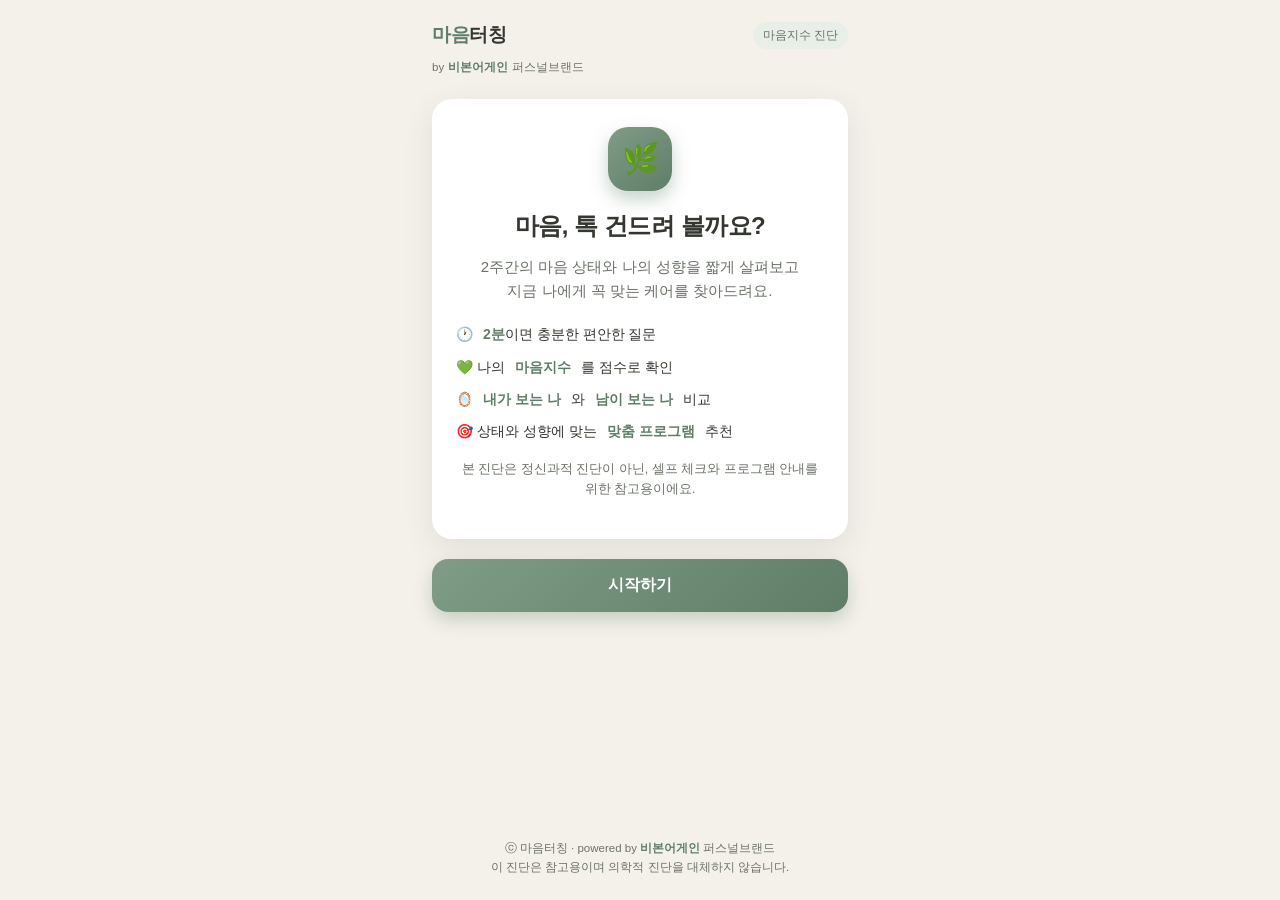
==== index.html @ c14d8a99 "Add self-perception checklist, Naver Form booking, 비본어게인 branding - 성향 체크리스트 2문항(내가 보는 나 / 남이 보는 나) " ====
<!doctype html>
<html lang="ko">
<head>
  <meta charset="utf-8" />
  <meta name="viewport" content="width=device-width, initial-scale=1, viewport-fit=cover" />
  <meta name="theme-color" content="#8aa891" />
  <title>마음터칭 · 마음지수 진단</title>
  <style>
    :root {
      --bg: #f4f1ea;
      --card: #ffffff;
      --ink: #33372f;
      --ink-soft: #6b7267;
      --accent: #7f9c86;
      --accent-deep: #5f7d67;
      --accent-soft: #e7efe8;
      --line: #e6e1d6;
      --shadow: 0 10px 30px rgba(60, 70, 55, .10);
      --radius: 20px;
    }
    * { box-sizing: border-box; -webkit-tap-highlight-color: transparent; }
    html, body { margin: 0; padding: 0; }
    body {
      font-family: -apple-system, BlinkMacSystemFont, "Apple SD Gothic Neo", "Pretendard",
        "Noto Sans KR", "Malgun Gothic", sans-serif;
      background: var(--bg);
      color: var(--ink);
      line-height: 1.6;
      -webkit-font-smoothing: antialiased;
    }
    .app {
      max-width: 460px;
      margin: 0 auto;
      min-height: 100vh;
      min-height: 100dvh;
      display: flex;
      flex-direction: column;
      padding: env(safe-area-inset-top) 0 env(safe-area-inset-bottom);
    }

    /* Header */
    header {
      padding: 20px 22px 8px;
      display: flex;
      align-items: center;
      gap: 10px;
    }
    .logo {
      font-weight: 800;
      letter-spacing: -.02em;
      font-size: 19px;
      color: var(--accent-deep);
    }
    .logo span { color: var(--ink); }
    .tag {
      margin-left: auto;
      font-size: 12px;
      color: var(--ink-soft);
      background: var(--accent-soft);
      padding: 4px 10px;
      border-radius: 999px;
    }
    .byline {
      padding: 0 22px;
      font-size: 11.5px;
      color: var(--ink-soft);
      letter-spacing: .01em;
    }
    .byline b { color: var(--accent-deep); font-weight: 700; }

    /* Progress */
    .progress-wrap { padding: 8px 22px 0; }
    .progress {
      height: 6px;
      background: var(--line);
      border-radius: 999px;
      overflow: hidden;
    }
    .progress > i {
      display: block;
      height: 100%;
      width: 0%;
      background: linear-gradient(90deg, var(--accent), var(--accent-deep));
      border-radius: 999px;
      transition: width .35s ease;
    }
    .progress-label {
      font-size: 12px;
      color: var(--ink-soft);
      margin-top: 8px;
    }

    main { flex: 1; padding: 8px 22px 22px; }

    .screen { display: none; animation: fade .35s ease; }
    .screen.active { display: block; }
    @keyframes fade { from { opacity: 0; transform: translateY(8px); } to { opacity: 1; transform: none; } }

    /* Intro */
    .hero {
      background: var(--card);
      border-radius: var(--radius);
      box-shadow: var(--shadow);
      padding: 28px 24px;
      margin-top: 14px;
      text-align: center;
    }
    .hero .mark {
      width: 64px; height: 64px; margin: 0 auto 16px;
      border-radius: 20px;
      background: linear-gradient(140deg, var(--accent), var(--accent-deep));
      display: grid; place-items: center;
      font-size: 30px;
      box-shadow: 0 8px 18px rgba(95,125,103,.35);
    }
    h1 { font-size: 24px; margin: 4px 0 10px; letter-spacing: -.02em; }
    .lead { color: var(--ink-soft); font-size: 15px; margin: 0 0 4px; }
    .intro-list {
      text-align: left;
      margin: 20px 0 4px;
      padding: 0;
      list-style: none;
      display: grid;
      gap: 10px;
    }
    .intro-list li {
      display: flex; gap: 10px; align-items: flex-start;
      font-size: 14px; color: var(--ink);
    }
    .intro-list li b { color: var(--accent-deep); }
    .note {
      font-size: 12.5px;
      color: var(--ink-soft);
      margin-top: 16px;
    }

    /* Question */
    .q-num { font-size: 13px; color: var(--accent-deep); font-weight: 700; margin: 14px 0 6px; }
    .q-title { font-size: 20px; font-weight: 700; letter-spacing: -.01em; margin: 0 0 4px; }
    .q-sub { font-size: 13.5px; color: var(--ink-soft); margin: 0 0 18px; }
    .options { display: grid; gap: 10px; }
    .opt {
      background: var(--card);
      border: 1.5px solid var(--line);
      border-radius: 16px;
      padding: 15px 16px;
      font-size: 15px;
      color: var(--ink);
      text-align: left;
      cursor: pointer;
      transition: border-color .15s, background .15s, transform .05s;
      display: flex; align-items: center; gap: 12px;
      font-family: inherit;
    }
    .opt:active { transform: scale(.99); }
    .opt .dot {
      width: 20px; height: 20px; border-radius: 50%;
      border: 2px solid var(--line);
      flex: none; transition: .15s;
    }
    .opt.selected { border-color: var(--accent); background: var(--accent-soft); }
    .opt.selected .dot { border-color: var(--accent-deep); background: var(--accent-deep); box-shadow: inset 0 0 0 3px #fff; }

    /* Checklist chips */
    .chips { display: flex; flex-wrap: wrap; gap: 9px; }
    .chip {
      border: 1.5px solid var(--line);
      background: var(--card);
      color: var(--ink);
      border-radius: 999px;
      padding: 10px 15px;
      font-size: 14.5px;
      cursor: pointer;
      transition: .12s;
      font-family: inherit;
    }
    .chip:active { transform: scale(.97); }
    .chip.on { border-color: var(--accent-deep); background: var(--accent-deep); color: #fff; font-weight: 600; }
    .chip-count { font-size: 12.5px; color: var(--ink-soft); margin: 14px 0 0; }

    /* Buttons */
    .btn {
      display: block; width: 100%;
      border: none; border-radius: 16px;
      padding: 16px; font-size: 16px; font-weight: 700;
      background: linear-gradient(135deg, var(--accent), var(--accent-deep));
      color: #fff; cursor: pointer;
      box-shadow: 0 8px 18px rgba(95,125,103,.30);
      transition: transform .05s, opacity .2s;
      font-family: inherit;
      text-align: center; text-decoration: none;
    }
    .btn:active { transform: translateY(1px); }
    .btn:disabled { opacity: .45; box-shadow: none; cursor: default; }
    .btn.ghost {
      background: transparent; color: var(--accent-deep);
      box-shadow: none; border: 1.5px solid var(--line);
    }
    .actions { margin-top: 20px; display: grid; gap: 10px; }
    .back {
      background: none; border: none; color: var(--ink-soft);
      font-size: 13px; padding: 6px; cursor: pointer; font-family: inherit;
    }

    /* Result */
    .gauge-wrap { text-align: center; padding: 8px 0 4px; }
    .gauge { position: relative; width: 190px; height: 190px; margin: 0 auto; }
    .gauge svg { transform: rotate(-90deg); }
    .gauge-center {
      position: absolute; inset: 0; display: grid; place-items: center; text-align: center;
    }
    .gauge-score { font-size: 46px; font-weight: 800; line-height: 1; color: var(--accent-deep); }
    .gauge-unit { font-size: 15px; color: var(--ink-soft); }
    .gauge-label { font-size: 13px; color: var(--ink-soft); margin-top: 2px; }
    .state-badge {
      display: inline-block; margin: 6px 0 2px;
      font-size: 14px; font-weight: 700;
      padding: 6px 14px; border-radius: 999px;
      background: var(--accent-soft); color: var(--accent-deep);
    }

    .card {
      background: var(--card);
      border-radius: var(--radius);
      box-shadow: var(--shadow);
      padding: 20px;
      margin-top: 16px;
    }
    .card h3 { margin: 0 0 4px; font-size: 12px; letter-spacing: .04em; color: var(--ink-soft); text-transform: uppercase; }
    .rec-name { font-size: 21px; font-weight: 800; margin: 2px 0 8px; color: var(--ink); }
    .rec-desc { font-size: 14px; color: var(--ink-soft); margin: 0 0 14px; }
    .rec-price {
      display: flex; align-items: baseline; gap: 8px;
      padding-top: 12px; border-top: 1px dashed var(--line);
    }
    .rec-price b { font-size: 20px; color: var(--accent-deep); }
    .rec-price small { font-size: 12.5px; color: var(--ink-soft); }

    /* Self vs Others */
    .persona-msg { font-size: 14px; color: var(--ink-soft); margin: 2px 0 16px; }
    .persona-row { margin-bottom: 14px; }
    .persona-row:last-child { margin-bottom: 0; }
    .persona-label {
      font-size: 13px; font-weight: 700; margin-bottom: 7px;
      display: flex; align-items: center; gap: 7px;
    }
    .persona-label .ic { font-size: 15px; }
    .persona-tags { display: flex; flex-wrap: wrap; gap: 7px; }
    .ptag {
      font-size: 13px; padding: 6px 12px; border-radius: 999px;
      background: var(--accent-soft); color: var(--accent-deep); font-weight: 600;
    }
    .ptag.muted { background: var(--line); color: var(--ink-soft); }
    .persona-empty { font-size: 13px; color: var(--ink-soft); }

    .price-tiers { display: grid; gap: 10px; margin-top: 4px; }
    .tier {
      display: flex; justify-content: space-between; align-items: center;
      padding: 12px 14px; border: 1.5px solid var(--line); border-radius: 14px;
      font-size: 14px;
    }
    .tier.pick { border-color: var(--accent); background: var(--accent-soft); }
    .tier .t-name { font-weight: 700; }
    .tier .t-desc { font-size: 12px; color: var(--ink-soft); }
    .tier .t-price { font-weight: 700; color: var(--accent-deep); white-space: nowrap; }

    .capture-tip {
      display: flex; gap: 10px; align-items: flex-start;
      background: #fff7e6; border: 1px solid #f0e2bf; color: #7a6a3e;
      border-radius: 14px; padding: 13px 14px; font-size: 13px; margin-top: 16px;
    }
    .refund {
      font-size: 12.5px; color: var(--ink-soft);
      margin-top: 16px; padding: 14px; background: var(--card);
      border-radius: 14px; border: 1px solid var(--line);
    }
    .refund b { color: var(--ink); }
    .refund ul { margin: 8px 0 0; padding-left: 18px; }
    .refund li { margin: 3px 0; }

    footer { text-align: center; font-size: 11.5px; color: var(--ink-soft); padding: 14px 22px 24px; }
    footer b { color: var(--accent-deep); }

    @media (prefers-color-scheme: dark) {
      :root {
        --bg: #1c201b; --card: #262b24; --ink: #e9ede4; --ink-soft: #9aa393;
        --accent: #8fb197; --accent-deep: #a9c7b0; --accent-soft: #313a30;
        --line: #384135; --shadow: 0 10px 30px rgba(0,0,0,.35);
      }
      .capture-tip { background: #322c1a; border-color: #4a4227; color: #d8c690; }
      .chip.on { color: #1c201b; }
    }
  </style>
</head>
<body>
  <div class="app">
    <header>
      <div class="logo">마음<span>터칭</span></div>
      <div class="tag">마음지수 진단</div>
    </header>
    <div class="byline">by <b>비본어게인</b> 퍼스널브랜드</div>

    <div class="progress-wrap" id="progressWrap" style="display:none">
      <div class="progress"><i id="bar"></i></div>
      <div class="progress-label" id="progressLabel"></div>
    </div>

    <main>
      <!-- INTRO -->
      <section class="screen active" id="intro">
        <div class="hero">
          <div class="mark">🌿</div>
          <h1>마음, 톡 건드려 볼까요?</h1>
          <p class="lead">2주간의 마음 상태와 나의 성향을 짧게 살펴보고<br>지금 나에게 꼭 맞는 케어를 찾아드려요.</p>
          <ul class="intro-list">
            <li>🕐 <span><b>2분</b>이면 충분한 편안한 질문</span></li>
            <li>💚 나의 <b>마음지수</b>를 점수로 확인</li>
            <li>🪞 <b>내가 보는 나</b>와 <b>남이 보는 나</b> 비교</li>
            <li>🎯 상태와 성향에 맞는 <b>맞춤 프로그램</b> 추천</li>
          </ul>
          <p class="note">본 진단은 정신과적 진단이 아닌, 셀프 체크와 프로그램 안내를 위한 참고용이에요.</p>
        </div>
        <div class="actions">
          <button class="btn" onclick="start()">시작하기</button>
        </div>
      </section>

      <!-- QUESTION -->
      <section class="screen" id="question">
        <div class="q-num" id="qNum"></div>
        <h2 class="q-title" id="qTitle"></h2>
        <p class="q-sub" id="qSub"></p>
        <div class="options" id="options"></div>
        <p class="chip-count" id="chipCount" style="display:none"></p>
        <div class="actions">
          <button class="btn" id="nextBtn" style="display:none" onclick="next()">다음</button>
          <button class="back" id="backBtn" onclick="prev()">← 이전</button>
        </div>
      </section>

      <!-- RESULT -->
      <section class="screen" id="result">
        <div class="gauge-wrap">
          <div class="gauge">
            <svg width="190" height="190" viewBox="0 0 190 190">
              <circle cx="95" cy="95" r="82" fill="none" stroke="var(--line)" stroke-width="14"/>
              <circle id="gaugeArc" cx="95" cy="95" r="82" fill="none"
                stroke="url(#g)" stroke-width="14" stroke-linecap="round"
                stroke-dasharray="515" stroke-dashoffset="515"/>
              <defs>
                <linearGradient id="g" x1="0" y1="0" x2="1" y2="1">
                  <stop offset="0" stop-color="var(--accent)"/>
                  <stop offset="1" stop-color="var(--accent-deep)"/>
                </linearGradient>
              </defs>
            </svg>
            <div class="gauge-center">
              <div>
                <div class="gauge-score"><span id="scoreVal">0</span><span class="gauge-unit">점</span></div>
                <div class="gauge-label">나의 마음지수</div>
              </div>
            </div>
          </div>
          <div class="state-badge" id="stateBadge"></div>
          <p class="q-sub" id="stateMsg" style="margin-top:8px"></p>
        </div>

        <!-- 나 vs 타인 인식 -->
        <div class="card" id="personaCard">
          <h3>내가 보는 나 · 남이 보는 나</h3>
          <p class="persona-msg" id="personaMsg"></p>
          <div class="persona-row">
            <div class="persona-label"><span class="ic">🤝</span> 안과 밖이 닮은 모습</div>
            <div class="persona-tags" id="pMatch"></div>
          </div>
          <div class="persona-row">
            <div class="persona-label"><span class="ic">🌙</span> 나만 아는 속마음</div>
            <div class="persona-tags" id="pSelf"></div>
          </div>
          <div class="persona-row">
            <div class="persona-label"><span class="ic">🎭</span> 남에게 비치는 모습</div>
            <div class="persona-tags" id="pOthers"></div>
          </div>
        </div>

        <div class="card">
          <h3>추천 프로그램</h3>
          <div class="rec-name" id="recName"></div>
          <p class="rec-desc" id="recDesc"></p>
          <div class="rec-price">
            <b id="recPrice"></b><small id="recPriceNote"></small>
          </div>
        </div>

        <div class="card">
          <h3>가격 안내</h3>
          <div class="price-tiers" id="tiers"></div>
        </div>

        <div class="capture-tip">
          <span>📸</span>
          <div><b>예약 방법</b><br>이 결과 화면을 <b>캡처</b>한 뒤 아래 <b>예약 신청</b> 버튼(네이버폼)에서
          함께 첨부해 주시면, 담당 큐레이터가 딱 맞는 세션으로 안내해 드려요.</div>
        </div>

        <div class="refund">
          <b>환불 규정 안내</b>
          <ul>
            <li>예약일 기준 <b>1개월 이전</b> 취소: <b>100% 환불</b></li>
            <li>1개월 이내 ~ 2주 이전: 70% 환불</li>
            <li>2주 이내 ~ 1주 이전: 50% 환불</li>
            <li>1주 이내 · 당일: 환불 불가</li>
          </ul>
        </div>

        <div class="actions">
          <a class="btn" id="reserveBtn" href="#" target="_blank" rel="noopener">예약 신청하기 (네이버폼)</a>
          <button class="btn ghost" onclick="restart()">다시 진단하기</button>
        </div>
      </section>
    </main>

    <footer>ⓒ 마음터칭 · powered by <b>비본어게인</b> 퍼스널브랜드<br>이 진단은 참고용이며 의학적 진단을 대체하지 않습니다.</footer>
  </div>

  <script>
    // ===== 설정 =====
    // 네이버폼 예약 신청 URL을 여기에 붙여넣으세요. (예: https://naver.me/xxxxxxxx)
    const NAVER_FORM_URL = "";

    // ===== 설문 정의 =====
    // scored: 우울감 측정(0~3점) / checklist: 성향 다중선택 / pref: 추천용 선호
    const TRAITS = ['차분한','다정한','활발한','주도적인','예민한','완벽주의적인',
      '유머러스한','신중한','감성적인','독립적인','배려심 깊은','솔직한'];

    const QUESTIONS = [
      { type: 'scored', title: '요즘 2주, 문득 마음이 가라앉거나 우울해지는 순간이 있으셨나요?',
        sub: '가장 가까운 것을 골라주세요.',
        options: [ ['거의 없었어요', 0], ['가끔 있었어요', 1], ['자주 있었어요', 2], ['거의 매일 그랬어요', 3] ] },
      { type: 'scored', title: '평소 즐기던 일에도, 예전만큼 흥이 나지 않으신가요?',
        options: [ ['그렇지 않아요', 0], ['가끔 그래요', 1], ['자주 그래요', 2], ['거의 매일 그래요', 3] ] },
      { type: 'scored', title: '잠자리에 누우면, 실제로 잠들기까지 얼마나 걸리세요?',
        sub: '입면 시간을 골라주세요.',
        options: [ ['15분 안에 잠들어요', 0], ['30분쯤 걸려요', 1], ['1시간쯤 뒤척여요', 2], ['1시간 이상 · 자주 깨요', 3] ] },
      { type: 'scored', title: '하루를 보내며, 몸도 마음도 쉽게 지친다고 느끼시나요?',
        options: [ ['그렇지 않아요', 0], ['가끔 그래요', 1], ['자주 그래요', 2], ['거의 매일 그래요', 3] ] },
      { type: 'scored', title: '작은 일에도 마음이 예민해지거나, 괜히 불안해지곤 하나요?',
        options: [ ['그렇지 않아요', 0], ['가끔 그래요', 1], ['자주 그래요', 2], ['거의 매일 그래요', 3] ] },

      { type: 'checklist', key: 'self', min: 1,
        title: '내가 보는 나',
        sub: '스스로 떠올렸을 때 나와 가까운 모습을 모두 골라주세요.',
        options: TRAITS },
      { type: 'checklist', key: 'others', min: 1,
        title: '남이 보는 나',
        sub: '사람들이 나를 이렇게 볼 것 같다 싶은 모습을 모두 골라주세요.',
        options: TRAITS },

      { type: 'pref', key: 'body', title: '몸을 움직이는 시간, 어떤 결이 더 끌리세요?',
        sub: '추천에 활용돼요.',
        options: [
          ['땀이 날 만큼 몸을 충분히 쓰고 싶어요', 'active'],
          ['가볍게 몸을 풀어주는 정도가 좋아요', 'light'],
          ['몸보다 마음을 가라앉히고 싶어요', 'calm'],
          ['자연의 소리에 기대어 쉬고 싶어요', 'nature'] ] },
      { type: 'pref', key: 'goal', title: '지금 마음에 가장 가까운 문장은요?',
        options: [
          ['마음에 드는 프로그램을 직접 체험해보고 싶어요', 'program'],
          ['뭘 해야 할진 몰라도, 마음이 좀 풀렸으면 해요', 'relief'],
          ['이 기회에 나 자신을 더 알아가고 싶어요', 'selfknow'] ] },
      { type: 'pref', key: 'who', title: '누구와 함께하면 좋을까요?',
        options: [
          ['혼자서 (개인 체험)', 'solo'],
          ['소중한 사람과 (커플 체험)', 'couple'],
          ['가족과 함께 (가족 워크숍)', 'family'] ] },
      { type: 'pref', key: 'price', title: '비용은 어느 정도로 생각하고 계세요?',
        options: [
          ['부담 없이 가볍게', 'low'],
          ['나에게 집중된 프리미엄 케어', 'high'],
          ['상관없어요, 가장 좋은 걸로', 'any'] ] },
    ];

    const PROGRAMS = {
      singingbowl: { name: '싱잉볼 명상', desc: '싱잉볼의 깊은 진동과 울림에 몸을 맡기고, 애써 움직이지 않아도 마음이 서서히 가라앉는 회복의 시간이에요.', price: '69,000원', note: '~ / 그룹 세션' },
      aroma: { name: '아로마테라피 스트레칭 명상', desc: '은은한 아로마 향과 함께 굳은 몸을 풀어내는 스트레칭 명상으로, 몸을 쓰며 개운하게 마음까지 정돈해요.', price: '89,000원', note: '~ / 그룹 세션' },
      sound: { name: '자연의 소리 사운드 테라피', desc: '숲·물·바람 등 자연의 소리에 둘러싸여, 아무것도 하지 않아도 되는 온전한 쉼을 경험해요.', price: '79,000원', note: '~ / 그룹 세션' },
      oneonone: { name: '1:1 맞춤 케어 세션', desc: '전문 큐레이터가 나의 마음과 성향을 함께 들여다보고, 나에게 꼭 맞는 방향을 찾아가는 프리미엄 개인 세션이에요.', price: '250,000 ~ 350,000원', note: '/ 1:1 맞춤' },
    };

    const TIERS = [
      { id: 'group',  name: '그룹 세션',     desc: '싱잉볼 · 사운드 · 스트레칭', price: '69,000원~' },
      { id: 'couple', name: '커플 · 가족',   desc: '함께하는 체험 · 워크숍',   price: '129,000원~' },
      { id: 'one',    name: '1:1 맞춤 세션', desc: '개인 집중 프리미엄 케어',  price: '250,000원~' },
    ];

    // ===== 상태 =====
    let idx = 0;
    const answers = {};        // 문항 index -> 값 (scored)
    const pref = {};           // key -> 값 (pref)
    const checks = {};         // key -> Set (checklist)

    const $ = id => document.getElementById(id);

    function start() { idx = 0; showQuestion(); }

    function showScreen(name) {
      document.querySelectorAll('.screen').forEach(s => s.classList.remove('active'));
      $(name).classList.add('active');
      window.scrollTo(0, 0);
    }

    function showQuestion() {
      showScreen('question');
      $('progressWrap').style.display = 'block';
      const q = QUESTIONS[idx];
      const pct = Math.round(idx / QUESTIONS.length * 100);
      $('bar').style.width = pct + '%';
      $('progressLabel').textContent = `${idx + 1} / ${QUESTIONS.length}`;
      $('qNum').textContent = `Q${idx + 1}.`;
      $('qTitle').textContent = q.title;
      $('qSub').textContent = q.sub || '';
      $('qSub').style.display = q.sub ? 'block' : 'none';
      $('backBtn').style.visibility = idx === 0 ? 'hidden' : 'visible';

      const wrap = $('options');
      wrap.innerHTML = '';

      if (q.type === 'checklist') {
        wrap.className = 'chips';
        if (!checks[q.key]) checks[q.key] = new Set();
        const set = checks[q.key];
        q.options.forEach(label => {
          const chip = document.createElement('button');
          chip.className = 'chip' + (set.has(label) ? ' on' : '');
          chip.textContent = label;
          chip.onclick = () => {
            set.has(label) ? set.delete(label) : set.add(label);
            chip.classList.toggle('on');
            updateChipUI(q);
          };
          wrap.appendChild(chip);
        });
        $('chipCount').style.display = 'block';
        $('nextBtn').style.display = 'block';
        updateChipUI(q);
      } else {
        wrap.className = 'options';
        $('chipCount').style.display = 'none';
        $('nextBtn').style.display = 'none';
        const prevVal = q.type === 'scored' ? answers[idx] : pref[q.key];
        q.options.forEach(([label, val]) => {
          const btn = document.createElement('button');
          btn.className = 'opt' + (prevVal === val ? ' selected' : '');
          btn.innerHTML = `<span class="dot"></span><span>${label}</span>`;
          btn.onclick = () => choose(val, btn);
          wrap.appendChild(btn);
        });
      }
    }

    function updateChipUI(q) {
      const n = checks[q.key].size;
      $('chipCount').textContent = n ? `${n}개 선택됨` : '하나 이상 골라주세요.';
      $('nextBtn').disabled = n < (q.min || 1);
    }

    function choose(val, btn) {
      const q = QUESTIONS[idx];
      if (q.type === 'scored') answers[idx] = val;
      else pref[q.key] = val;
      for (const o of $('options').children) o.classList.remove('selected');
      btn.classList.add('selected');
      setTimeout(next, 220);
    }

    function next() {
      if (idx < QUESTIONS.length - 1) { idx++; showQuestion(); }
      else finish();
    }
    function prev() { if (idx > 0) { idx--; showQuestion(); } }

    function finish() {
      $('bar').style.width = '100%';
      renderResult(compute());
      showScreen('result');
      $('progressWrap').style.display = 'none';
    }

    function compute() {
      // 우울감 점수 → 마음지수(높을수록 건강)
      const scored = QUESTIONS.filter(q => q.type === 'scored');
      const maxRaw = scored.length * 3;
      let raw = 0;
      QUESTIONS.forEach((q, i) => { if (q.type === 'scored') raw += (answers[i] || 0); });
      const score = Math.round((1 - raw / maxRaw) * 100);

      let state, msg;
      if (score >= 75) { state = '안정적인 마음'; msg = '전반적으로 마음이 잘 유지되고 있어요. 지금의 균형을 지켜주는 케어를 추천해요.'; }
      else if (score >= 50) { state = '조금 지친 마음'; msg = '일상 속 피로와 긴장이 쌓여 있어요. 가볍게 마음을 풀어주는 시간이 필요해 보여요.'; }
      else if (score >= 30) { state = '돌봄이 필요한 마음'; msg = '마음이 꽤 무거운 상태예요. 나에게 집중하는 케어를 권해드려요.'; }
      else { state = '충분한 쉼이 필요한 마음'; msg = '지금은 스스로를 깊이 돌볼 시간이 필요해요. 1:1 세션에서 함께 살펴봐요.'; }

      // 나 vs 타인 인식
      const self = checks.self || new Set();
      const others = checks.others || new Set();
      const match = TRAITS.filter(t => self.has(t) && others.has(t));
      const selfOnly = TRAITS.filter(t => self.has(t) && !others.has(t));
      const othersOnly = TRAITS.filter(t => others.has(t) && !self.has(t));
      const gap = selfOnly.length + othersOnly.length;
      let personaMsg;
      if (self.size + others.size === 0) personaMsg = '성향 문항을 건너뛰셨네요.';
      else if (gap === 0) personaMsg = '스스로 보는 나와 남에게 비치는 내가 거의 일치해요. 안과 밖이 잘 통합된 편이에요.';
      else if (gap <= 2) personaMsg = '내면과 겉모습이 대체로 닮아 있어요. 살짝 다른 결도 나만의 매력이에요.';
      else if (gap <= 4) personaMsg = '내가 아는 나와 남에게 비치는 나 사이에 어느 정도 간극이 있어요. 그 틈을 들여다보면 나를 더 알 수 있어요.';
      else personaMsg = '내면과 겉모습의 간극이 큰 편이에요. 나 자신을 깊이 알아가는 시간이 마음을 한결 가볍게 해줄 거예요.';

      // 추천 로직
      let key;
      if (pref.price === 'any' || pref.goal === 'relief' || pref.goal === 'selfknow' || score < 30 || gap >= 5) {
        key = 'oneonone';
      } else if (pref.body === 'active' || pref.body === 'light') {
        key = 'aroma';
      } else if (pref.body === 'nature') {
        key = 'sound';
      } else {
        key = 'singingbowl';
      }
      if (pref.price === 'high' && key !== 'oneonone') key = 'oneonone';

      const tierPick = key === 'oneonone' ? 'one'
        : (pref.who === 'couple' || pref.who === 'family') ? 'couple' : 'group';

      return { score, state, msg, program: PROGRAMS[key], tierPick,
               persona: { match, selfOnly, othersOnly, msg: personaMsg, any: self.size + others.size > 0 } };
    }

    function renderResult(r) {
      // 게이지 애니메이션
      const circ = 2 * Math.PI * 82;
      const arc = $('gaugeArc');
      arc.style.strokeDasharray = circ;
      arc.style.strokeDashoffset = circ;
      requestAnimationFrame(() => {
        arc.style.transition = 'stroke-dashoffset 1.1s cubic-bezier(.2,.8,.2,1)';
        arc.style.strokeDashoffset = circ * (1 - r.score / 100);
      });
      let cur = 0;
      const step = () => {
        cur += Math.max(1, Math.round(r.score / 28));
        if (cur >= r.score) cur = r.score;
        $('scoreVal').textContent = cur;
        if (cur < r.score) requestAnimationFrame(step);
      };
      step();

      $('stateBadge').textContent = r.state;
      $('stateMsg').textContent = r.msg;

      // persona
      $('personaCard').style.display = r.persona.any ? 'block' : 'none';
      $('personaMsg').textContent = r.persona.msg;
      fillTags('pMatch', r.persona.match, false);
      fillTags('pSelf', r.persona.selfOnly, true);
      fillTags('pOthers', r.persona.othersOnly, true);

      $('recName').textContent = r.program.name;
      $('recDesc').textContent = r.program.desc;
      $('recPrice').textContent = r.program.price;
      $('recPriceNote').textContent = r.program.note;

      const tiers = $('tiers');
      tiers.innerHTML = '';
      TIERS.forEach(t => {
        const el = document.createElement('div');
        el.className = 'tier' + (t.id === r.tierPick ? ' pick' : '');
        el.innerHTML = `<div><div class="t-name">${t.name}${t.id === r.tierPick ? ' · 추천' : ''}</div>
          <div class="t-desc">${t.desc}</div></div><div class="t-price">${t.price}</div>`;
        tiers.appendChild(el);
      });

      // 네이버폼 예약 버튼
      const btn = $('reserveBtn');
      if (NAVER_FORM_URL) { btn.href = NAVER_FORM_URL; btn.onclick = null; }
      else { btn.href = '#'; btn.onclick = e => { e.preventDefault();
        alert('예약용 네이버폼 링크가 아직 연결되지 않았어요.\n결과 화면을 캡처해 문의 채널로 보내주시면 안내해 드릴게요. 🌿'); }; }
    }

    function fillTags(id, arr, muted) {
      const box = $(id);
      box.innerHTML = '';
      if (!arr.length) { box.innerHTML = '<span class="persona-empty">— 없음</span>'; return; }
      arr.forEach(t => {
        const s = document.createElement('span');
        s.className = 'ptag' + (muted ? ' muted' : '');
        s.textContent = t;
        box.appendChild(s);
      });
    }

    function restart() {
      idx = 0;
      for (const k in answers) delete answers[k];
      for (const k in pref) delete pref[k];
      for (const k in checks) delete checks[k];
      $('progressWrap').style.display = 'none';
      showScreen('intro');
    }
  </script>
</body>
</html>
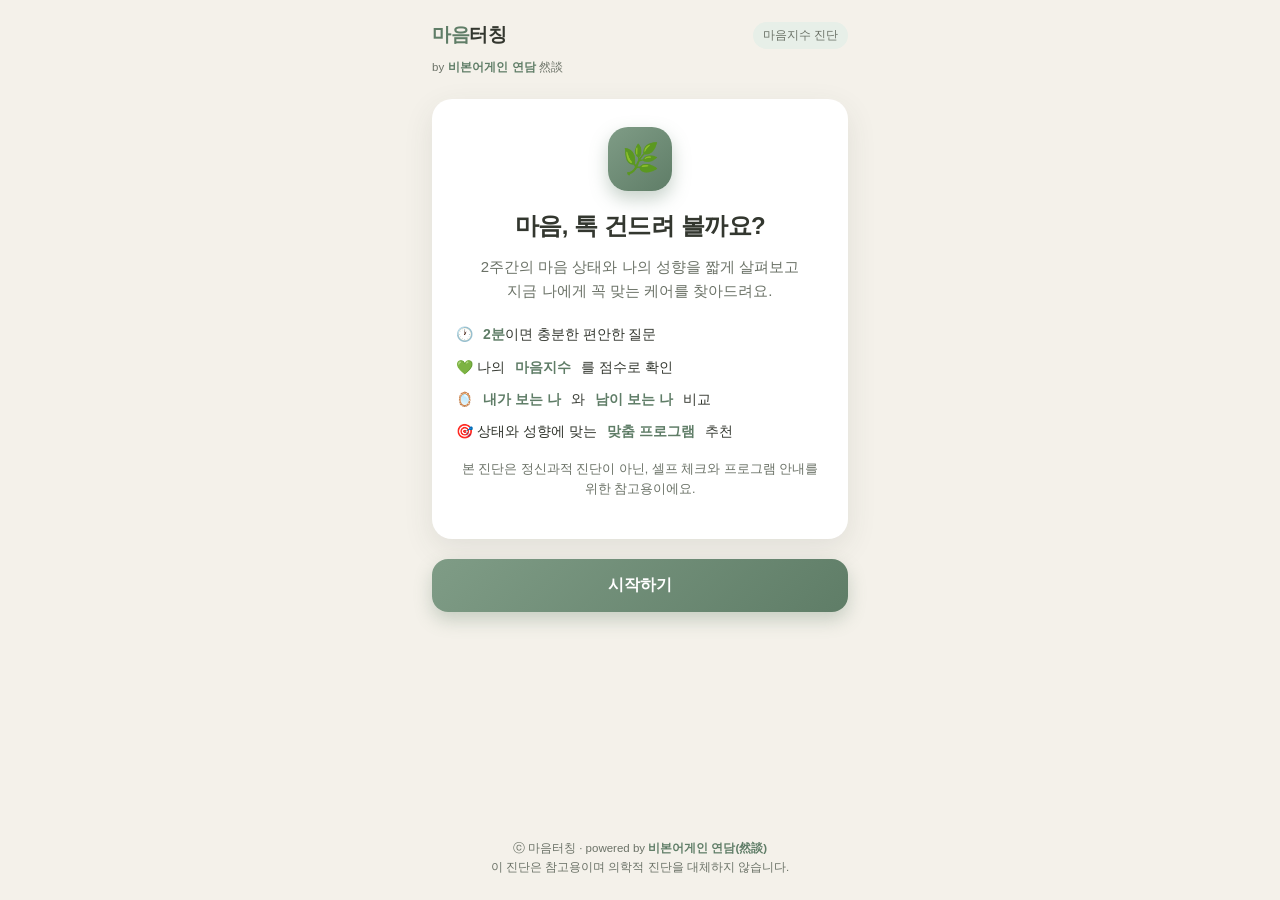
==== commit 700e605f: "Update brand to 비본어게인 연담(然談) 헤더 바이라인과 푸터의 브랜드명을 '비본어게인 연담(然談)'으로 반영.  Co-Authored-By: Claude Opus 4." ====
--- a/index.html
+++ b/index.html
@@ -298,7 +298,7 @@
       <div class="logo">마음<span>터칭</span></div>
       <div class="tag">마음지수 진단</div>
     </header>
-    <div class="byline">by <b>비본어게인</b> 퍼스널브랜드</div>
+    <div class="byline">by <b>비본어게인 연담</b> 然談</div>
 
     <div class="progress-wrap" id="progressWrap" style="display:none">
       <div class="progress"><i id="bar"></i></div>
@@ -420,7 +420,7 @@
       </section>
     </main>
 
-    <footer>ⓒ 마음터칭 · powered by <b>비본어게인</b> 퍼스널브랜드<br>이 진단은 참고용이며 의학적 진단을 대체하지 않습니다.</footer>
+    <footer>ⓒ 마음터칭 · powered by <b>비본어게인 연담(然談)</b><br>이 진단은 참고용이며 의학적 진단을 대체하지 않습니다.</footer>
   </div>
 
   <script>
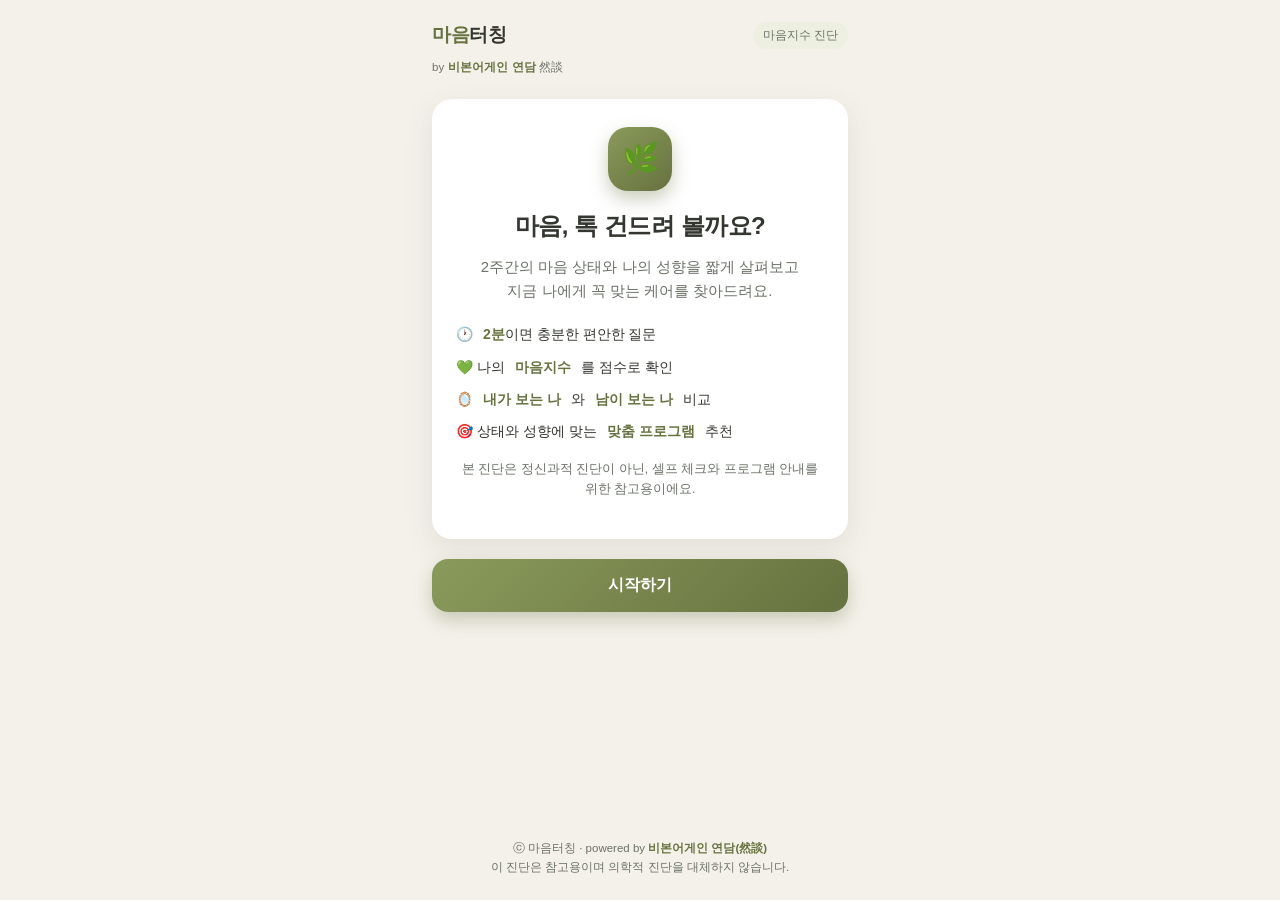
==== commit 13d90136: "Apply 올리브그린 brand palette (light/dark) 비본어게인 연담 브랜드 컬러를 올리브그린으로 반영. - 라이트/다크 테마 accent 및 글로우·theme-c" ====
--- a/index.html
+++ b/index.html
@@ -3,7 +3,7 @@
 <head>
   <meta charset="utf-8" />
   <meta name="viewport" content="width=device-width, initial-scale=1, viewport-fit=cover" />
-  <meta name="theme-color" content="#8aa891" />
+  <meta name="theme-color" content="#8a9a5b" />
   <title>마음터칭 · 마음지수 진단</title>
   <style>
     :root {
@@ -11,11 +11,11 @@
       --card: #ffffff;
       --ink: #33372f;
       --ink-soft: #6b7267;
-      --accent: #7f9c86;
-      --accent-deep: #5f7d67;
-      --accent-soft: #e7efe8;
+      --accent: #8a9a5b;
+      --accent-deep: #66723f;
+      --accent-soft: #edf0e0;
       --line: #e6e1d6;
-      --shadow: 0 10px 30px rgba(60, 70, 55, .10);
+      --shadow: 0 10px 30px rgba(70, 78, 45, .10);
       --radius: 20px;
     }
     * { box-sizing: border-box; -webkit-tap-highlight-color: transparent; }
@@ -111,7 +111,7 @@
       background: linear-gradient(140deg, var(--accent), var(--accent-deep));
       display: grid; place-items: center;
       font-size: 30px;
-      box-shadow: 0 8px 18px rgba(95,125,103,.35);
+      box-shadow: 0 8px 18px rgba(102,114,63,.35);
     }
     h1 { font-size: 24px; margin: 4px 0 10px; letter-spacing: -.02em; }
     .lead { color: var(--ink-soft); font-size: 15px; margin: 0 0 4px; }
@@ -185,7 +185,7 @@
       padding: 16px; font-size: 16px; font-weight: 700;
       background: linear-gradient(135deg, var(--accent), var(--accent-deep));
       color: #fff; cursor: pointer;
-      box-shadow: 0 8px 18px rgba(95,125,103,.30);
+      box-shadow: 0 8px 18px rgba(102,114,63,.30);
       transition: transform .05s, opacity .2s;
       font-family: inherit;
       text-align: center; text-decoration: none;
@@ -283,9 +283,9 @@
 
     @media (prefers-color-scheme: dark) {
       :root {
-        --bg: #1c201b; --card: #262b24; --ink: #e9ede4; --ink-soft: #9aa393;
-        --accent: #8fb197; --accent-deep: #a9c7b0; --accent-soft: #313a30;
-        --line: #384135; --shadow: 0 10px 30px rgba(0,0,0,.35);
+        --bg: #1d1f18; --card: #272a20; --ink: #e9ede0; --ink-soft: #9ba18b;
+        --accent: #a3b378; --accent-deep: #bccb94; --accent-soft: #353a28;
+        --line: #3a3d2f; --shadow: 0 10px 30px rgba(0,0,0,.35);
       }
       .capture-tip { background: #322c1a; border-color: #4a4227; color: #d8c690; }
       .chip.on { color: #1c201b; }
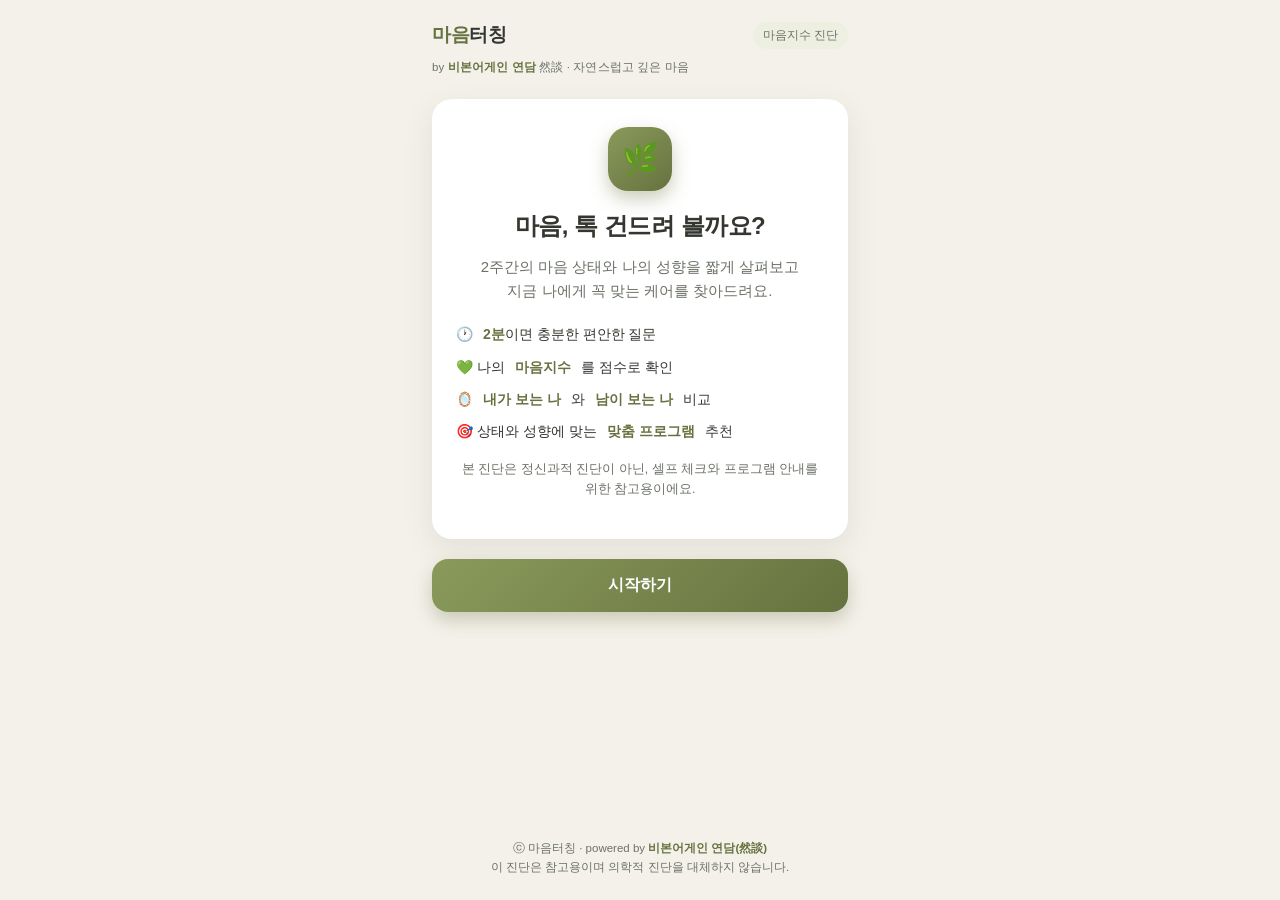
==== commit ecdb4e2e: "Add 연담 tagline '자연스럽고 깊은 마음' to byline 연담(然談)의 의미를 브랜드 태그라인으로 헤더 바이라인에 반영.  Co-Authored-By: Claude O" ====
--- a/index.html
+++ b/index.html
@@ -298,7 +298,7 @@
       <div class="logo">마음<span>터칭</span></div>
       <div class="tag">마음지수 진단</div>
     </header>
-    <div class="byline">by <b>비본어게인 연담</b> 然談</div>
+    <div class="byline">by <b>비본어게인 연담</b> 然談 · 자연스럽고 깊은 마음</div>
 
     <div class="progress-wrap" id="progressWrap" style="display:none">
       <div class="progress"><i id="bar"></i></div>
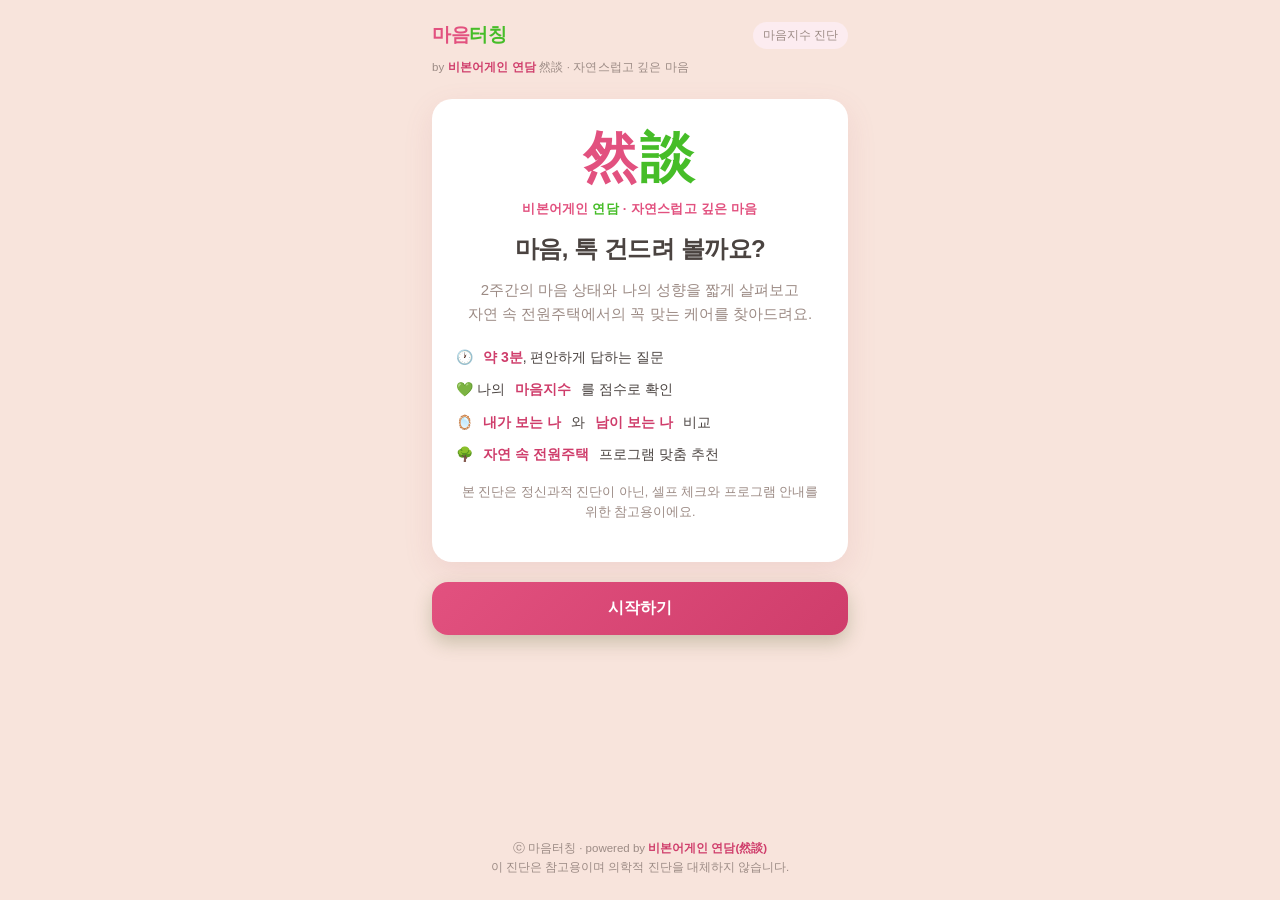
==== commit 4b35e76b: "Rework to 비본어게인 style; add intuitive & nature-venue questions - 연담 일러스트 로고 제거, 한자 然談만 사용(핑크·그린 투톤) -" ====
--- a/index.html
+++ b/index.html
@@ -3,19 +3,21 @@
 <head>
   <meta charset="utf-8" />
   <meta name="viewport" content="width=device-width, initial-scale=1, viewport-fit=cover" />
-  <meta name="theme-color" content="#8a9a5b" />
+  <meta name="theme-color" content="#f8e4dc" />
   <title>마음터칭 · 마음지수 진단</title>
   <style>
     :root {
-      --bg: #f4f1ea;
+      --bg: #f8e4dc;
       --card: #ffffff;
-      --ink: #33372f;
-      --ink-soft: #6b7267;
-      --accent: #8a9a5b;
-      --accent-deep: #66723f;
-      --accent-soft: #edf0e0;
-      --line: #e6e1d6;
-      --shadow: 0 10px 30px rgba(70, 78, 45, .10);
+      --ink: #4a4340;
+      --ink-soft: #9c8b85;
+      --accent: #e2517f;        /* boa 핑크 */
+      --accent-deep: #cf3d6b;
+      --accent-soft: #fcecf0;
+      --green: #46bd28;         /* boa 그린 */
+      --green-deep: #38a01f;
+      --line: #f0dcd4;
+      --shadow: 0 10px 30px rgba(180, 90, 110, .12);
       --radius: 20px;
     }
     * { box-sizing: border-box; -webkit-tap-highlight-color: transparent; }
@@ -49,9 +51,9 @@
       font-weight: 800;
       letter-spacing: -.02em;
       font-size: 19px;
-      color: var(--accent-deep);
-    }
-    .logo span { color: var(--ink); }
+      color: var(--accent);
+    }
+    .logo span { color: var(--green); }
     .tag {
       margin-left: auto;
       font-size: 12px;
@@ -105,14 +107,15 @@
       margin-top: 14px;
       text-align: center;
     }
-    .hero .mark {
-      width: 64px; height: 64px; margin: 0 auto 16px;
-      border-radius: 20px;
-      background: linear-gradient(140deg, var(--accent), var(--accent-deep));
-      display: grid; place-items: center;
-      font-size: 30px;
-      box-shadow: 0 8px 18px rgba(102,114,63,.35);
-    }
+    .hanja {
+      font-size: 54px; font-weight: 700; line-height: 1;
+      letter-spacing: .06em; margin: 4px 0 14px;
+      font-family: "Apple SD Gothic Neo", "Noto Serif KR", "Nanum Myeongjo", serif;
+    }
+    .hanja .h1c { color: var(--accent); }
+    .hanja .h2c { color: var(--green); }
+    .brand-cap { font-size: 13px; color: var(--accent); font-weight: 700; margin: 0 0 10px; letter-spacing: .02em; }
+    .brand-cap span { color: var(--green); }
     h1 { font-size: 24px; margin: 4px 0 10px; letter-spacing: -.02em; }
     .lead { color: var(--ink-soft); font-size: 15px; margin: 0 0 4px; }
     .intro-list {
@@ -175,7 +178,7 @@
       font-family: inherit;
     }
     .chip:active { transform: scale(.97); }
-    .chip.on { border-color: var(--accent-deep); background: var(--accent-deep); color: #fff; font-weight: 600; }
+    .chip.on { border-color: var(--green-deep); background: var(--green); color: #fff; font-weight: 600; }
     .chip-count { font-size: 12.5px; color: var(--ink-soft); margin: 14px 0 0; }
 
     /* Buttons */
@@ -235,6 +238,11 @@
     }
     .rec-price b { font-size: 20px; color: var(--accent-deep); }
     .rec-price small { font-size: 12.5px; color: var(--ink-soft); }
+    .venue-line {
+      margin-top: 12px; font-size: 13px; color: var(--ink-soft);
+      display: flex; align-items: center; gap: 7px;
+    }
+    .venue-line b { color: var(--accent-deep); font-weight: 700; }
 
     /* Self vs Others */
     .persona-msg { font-size: 14px; color: var(--ink-soft); margin: 2px 0 16px; }
@@ -266,7 +274,7 @@
 
     .capture-tip {
       display: flex; gap: 10px; align-items: flex-start;
-      background: #fff7e6; border: 1px solid #f0e2bf; color: #7a6a3e;
+      background: #fbf6e4; border: 1px solid #ece0bb; color: #776a3c;
       border-radius: 14px; padding: 13px 14px; font-size: 13px; margin-top: 16px;
     }
     .refund {
@@ -283,12 +291,12 @@
 
     @media (prefers-color-scheme: dark) {
       :root {
-        --bg: #1d1f18; --card: #272a20; --ink: #e9ede0; --ink-soft: #9ba18b;
-        --accent: #a3b378; --accent-deep: #bccb94; --accent-soft: #353a28;
-        --line: #3a3d2f; --shadow: 0 10px 30px rgba(0,0,0,.35);
+        --bg: #241a1d; --card: #2f2226; --ink: #f0e5e2; --ink-soft: #b39a95;
+        --accent: #ef7aa0; --accent-deep: #f38fae; --accent-soft: #3a2830;
+        --green: #6fd257; --green-deep: #86dd70;
+        --line: #43323a; --shadow: 0 10px 30px rgba(0,0,0,.4);
       }
-      .capture-tip { background: #322c1a; border-color: #4a4227; color: #d8c690; }
-      .chip.on { color: #1c201b; }
+      .capture-tip { background: #3a2f1c; border-color: #55492c; color: #e0cf93; }
     }
   </style>
 </head>
@@ -309,14 +317,15 @@
       <!-- INTRO -->
       <section class="screen active" id="intro">
         <div class="hero">
-          <div class="mark">🌿</div>
+          <div class="hanja"><span class="h1c">然</span><span class="h2c">談</span></div>
+          <p class="brand-cap">비본어게인 <span>연담</span> · 자연스럽고 깊은 마음</p>
           <h1>마음, 톡 건드려 볼까요?</h1>
-          <p class="lead">2주간의 마음 상태와 나의 성향을 짧게 살펴보고<br>지금 나에게 꼭 맞는 케어를 찾아드려요.</p>
+          <p class="lead">2주간의 마음 상태와 나의 성향을 짧게 살펴보고<br>자연 속 전원주택에서의 꼭 맞는 케어를 찾아드려요.</p>
           <ul class="intro-list">
-            <li>🕐 <span><b>2분</b>이면 충분한 편안한 질문</span></li>
+            <li>🕐 <span><b>약 3분</b>, 편안하게 답하는 질문</span></li>
             <li>💚 나의 <b>마음지수</b>를 점수로 확인</li>
             <li>🪞 <b>내가 보는 나</b>와 <b>남이 보는 나</b> 비교</li>
-            <li>🎯 상태와 성향에 맞는 <b>맞춤 프로그램</b> 추천</li>
+            <li>🌳 <b>자연 속 전원주택</b> 프로그램 맞춤 추천</li>
           </ul>
           <p class="note">본 진단은 정신과적 진단이 아닌, 셀프 체크와 프로그램 안내를 위한 참고용이에요.</p>
         </div>
@@ -350,7 +359,7 @@
               <defs>
                 <linearGradient id="g" x1="0" y1="0" x2="1" y2="1">
                   <stop offset="0" stop-color="var(--accent)"/>
-                  <stop offset="1" stop-color="var(--accent-deep)"/>
+                  <stop offset="1" stop-color="var(--green)"/>
                 </linearGradient>
               </defs>
             </svg>
@@ -390,6 +399,7 @@
           <div class="rec-price">
             <b id="recPrice"></b><small id="recPriceNote"></small>
           </div>
+          <div class="venue-line">🌳 <span id="venueLine"></span></div>
         </div>
 
         <div class="card">
@@ -429,13 +439,17 @@
     const NAVER_FORM_URL = "";
 
     // ===== 설문 정의 =====
-    // scored: 우울감 측정(0~3점) / checklist: 성향 다중선택 / pref: 추천용 선호
     const TRAITS = ['차분한','다정한','활발한','주도적인','예민한','완벽주의적인',
       '유머러스한','신중한','감성적인','독립적인','배려심 깊은','솔직한'];
 
     const QUESTIONS = [
+      // 직관적 오프너
+      { type: 'scored', title: '지금 내 마음 날씨는 어디에 가까운가요?',
+        sub: '떠오르는 대로 편하게 골라주세요.',
+        options: [ ['☀️  맑아요 · 편안해요', 0], ['⛅  구름 조금 · 그럭저럭', 1],
+                   ['🌧️  비가 와요 · 지쳐 있어요', 2], ['⛈️  폭풍이에요 · 많이 힘들어요', 3] ] },
+      // 우울감 측정
       { type: 'scored', title: '요즘 2주, 문득 마음이 가라앉거나 우울해지는 순간이 있으셨나요?',
-        sub: '가장 가까운 것을 골라주세요.',
         options: [ ['거의 없었어요', 0], ['가끔 있었어요', 1], ['자주 있었어요', 2], ['거의 매일 그랬어요', 3] ] },
       { type: 'scored', title: '평소 즐기던 일에도, 예전만큼 흥이 나지 않으신가요?',
         options: [ ['그렇지 않아요', 0], ['가끔 그래요', 1], ['자주 그래요', 2], ['거의 매일 그래요', 3] ] },
@@ -447,6 +461,7 @@
       { type: 'scored', title: '작은 일에도 마음이 예민해지거나, 괜히 불안해지곤 하나요?',
         options: [ ['그렇지 않아요', 0], ['가끔 그래요', 1], ['자주 그래요', 2], ['거의 매일 그래요', 3] ] },
 
+      // 자기 인식 체크리스트
       { type: 'checklist', key: 'self', min: 1,
         title: '내가 보는 나',
         sub: '스스로 떠올렸을 때 나와 가까운 모습을 모두 골라주세요.',
@@ -456,18 +471,28 @@
         sub: '사람들이 나를 이렇게 볼 것 같다 싶은 모습을 모두 골라주세요.',
         options: TRAITS },
 
-      { type: 'pref', key: 'body', title: '몸을 움직이는 시간, 어떤 결이 더 끌리세요?',
-        sub: '추천에 활용돼요.',
+      // 직관적 니즈
+      { type: 'pref', key: 'need', title: '요즘 나에게 가장 필요한 한 가지를 고른다면요?',
         options: [
-          ['땀이 날 만큼 몸을 충분히 쓰고 싶어요', 'active'],
-          ['가볍게 몸을 풀어주는 정도가 좋아요', 'light'],
-          ['몸보다 마음을 가라앉히고 싶어요', 'calm'],
-          ['자연의 소리에 기대어 쉬고 싶어요', 'nature'] ] },
-      { type: 'pref', key: 'goal', title: '지금 마음에 가장 가까운 문장은요?',
+          ['푹 쉬는 시간이요', 'rest'],
+          ['따뜻한 위로와 공감이요', 'comfort'],
+          ['새로운 활력과 에너지요', 'energy'],
+          ['마음의 방향, 나에 대한 통찰이요', 'insight'] ] },
+
+      // 자연 속 전원주택 환경
+      { type: 'pref', key: 'setting',
+        title: '프로그램은 자연 속 전원주택에서 열려요. 어떤 시간이 끌리세요?',
+        sub: '숲과 마당, 툇마루가 있는 조용한 공간이에요.',
         options: [
-          ['마음에 드는 프로그램을 직접 체험해보고 싶어요', 'program'],
-          ['뭘 해야 할진 몰라도, 마음이 좀 풀렸으면 해요', 'relief'],
-          ['이 기회에 나 자신을 더 알아가고 싶어요', 'selfknow'] ] },
+          ['숲길을 걷고 몸을 움직이는 활동적인 시간', 'active'],
+          ['마당·툇마루에서 가볍게 몸을 풀며', 'light'],
+          ['조용히 앉아 마음을 가라앉히는 시간', 'calm'],
+          ['자연의 소리에 기대어 온전히 쉬는 시간', 'nature'] ] },
+      { type: 'pref', key: 'stay', title: '어떤 방식으로 머물고 싶으세요?',
+        options: [
+          ['반나절, 가볍게 다녀올래요', 'half'],
+          ['하루 종일, 온전히 보낼래요', 'full'],
+          ['1박 하며 깊이 쉬는 리트릿이 좋아요', 'overnight'] ] },
       { type: 'pref', key: 'who', title: '누구와 함께하면 좋을까요?',
         options: [
           ['혼자서 (개인 체험)', 'solo'],
@@ -481,10 +506,10 @@
     ];
 
     const PROGRAMS = {
-      singingbowl: { name: '싱잉볼 명상', desc: '싱잉볼의 깊은 진동과 울림에 몸을 맡기고, 애써 움직이지 않아도 마음이 서서히 가라앉는 회복의 시간이에요.', price: '69,000원', note: '~ / 그룹 세션' },
-      aroma: { name: '아로마테라피 스트레칭 명상', desc: '은은한 아로마 향과 함께 굳은 몸을 풀어내는 스트레칭 명상으로, 몸을 쓰며 개운하게 마음까지 정돈해요.', price: '89,000원', note: '~ / 그룹 세션' },
-      sound: { name: '자연의 소리 사운드 테라피', desc: '숲·물·바람 등 자연의 소리에 둘러싸여, 아무것도 하지 않아도 되는 온전한 쉼을 경험해요.', price: '79,000원', note: '~ / 그룹 세션' },
-      oneonone: { name: '1:1 맞춤 케어 세션', desc: '전문 큐레이터가 나의 마음과 성향을 함께 들여다보고, 나에게 꼭 맞는 방향을 찾아가는 프리미엄 개인 세션이에요.', price: '250,000 ~ 350,000원', note: '/ 1:1 맞춤' },
+      singingbowl: { name: '싱잉볼 명상', desc: '자연 속 전원주택의 고요함 안에서, 싱잉볼의 깊은 울림에 몸을 맡겨요. 애써 움직이지 않아도 마음이 서서히 가라앉는 회복의 시간이에요.', price: '69,000원', note: '~ / 그룹 세션' },
+      aroma: { name: '아로마테라피 스트레칭 명상', desc: '숲 향과 아로마가 어우러진 공간에서 굳은 몸을 천천히 풀어내는 스트레칭 명상. 몸을 움직일수록 마음까지 개운해져요.', price: '89,000원', note: '~ / 그룹 세션' },
+      sound: { name: '자연의 소리 사운드 테라피', desc: '바람·물·새소리가 흐르는 자연 한가운데에서, 아무것도 하지 않아도 되는 온전한 쉼. 자연의 소리가 지친 마음을 가만히 감싸줘요.', price: '79,000원', note: '~ / 그룹 세션' },
+      oneonone: { name: '1:1 맞춤 케어 세션', desc: '전문 큐레이터와 단둘이, 나의 마음과 성향을 깊이 들여다보는 프리미엄 세션. 조용한 전원주택에서 오롯이 나만을 위한 시간을 가져요.', price: '250,000 ~ 350,000원', note: '/ 1:1 맞춤' },
     };
 
     const TIERS = [
@@ -492,6 +517,9 @@
       { id: 'couple', name: '커플 · 가족',   desc: '함께하는 체험 · 워크숍',   price: '129,000원~' },
       { id: 'one',    name: '1:1 맞춤 세션', desc: '개인 집중 프리미엄 케어',  price: '250,000원~' },
     ];
+
+    const WHO_LABEL  = { solo: '개인', couple: '커플', family: '가족' };
+    const STAY_LABEL = { half: '반나절', full: '하루 종일', overnight: '1박 리트릿' };
 
     // ===== 상태 =====
     let idx = 0;
@@ -587,7 +615,7 @@
     }
 
     function compute() {
-      // 우울감 점수 → 마음지수(높을수록 건강)
+      // 마음지수 (마음 날씨 + 우울감 문항, 높을수록 건강)
       const scored = QUESTIONS.filter(q => q.type === 'scored');
       const maxRaw = scored.length * 3;
       let raw = 0;
@@ -616,26 +644,32 @@
 
       // 추천 로직
       let key;
-      if (pref.price === 'any' || pref.goal === 'relief' || pref.goal === 'selfknow' || score < 30 || gap >= 5) {
+      if (pref.price === 'any' || pref.price === 'high' ||
+          pref.need === 'comfort' || pref.need === 'insight' ||
+          score < 30 || gap >= 5) {
         key = 'oneonone';
-      } else if (pref.body === 'active' || pref.body === 'light') {
+      } else if (pref.setting === 'active' || pref.setting === 'light') {
         key = 'aroma';
-      } else if (pref.body === 'nature') {
+      } else if (pref.setting === 'nature') {
         key = 'sound';
       } else {
         key = 'singingbowl';
       }
-      if (pref.price === 'high' && key !== 'oneonone') key = 'oneonone';
 
       const tierPick = key === 'oneonone' ? 'one'
         : (pref.who === 'couple' || pref.who === 'family') ? 'couple' : 'group';
 
+      const venueBits = [];
+      if (pref.who) venueBits.push(WHO_LABEL[pref.who]);
+      if (pref.stay) venueBits.push(STAY_LABEL[pref.stay]);
+      venueBits.push('자연 속 전원주택');
+
       return { score, state, msg, program: PROGRAMS[key], tierPick,
+               venue: venueBits.join(' · '),
                persona: { match, selfOnly, othersOnly, msg: personaMsg, any: self.size + others.size > 0 } };
     }
 
     function renderResult(r) {
-      // 게이지 애니메이션
       const circ = 2 * Math.PI * 82;
       const arc = $('gaugeArc');
       arc.style.strokeDasharray = circ;
@@ -656,7 +690,6 @@
       $('stateBadge').textContent = r.state;
       $('stateMsg').textContent = r.msg;
 
-      // persona
       $('personaCard').style.display = r.persona.any ? 'block' : 'none';
       $('personaMsg').textContent = r.persona.msg;
       fillTags('pMatch', r.persona.match, false);
@@ -667,6 +700,7 @@
       $('recDesc').textContent = r.program.desc;
       $('recPrice').textContent = r.program.price;
       $('recPriceNote').textContent = r.program.note;
+      $('venueLine').innerHTML = r.venue.replace(/자연 속 전원주택/, '<b>자연 속 전원주택</b>');
 
       const tiers = $('tiers');
       tiers.innerHTML = '';
@@ -678,7 +712,6 @@
         tiers.appendChild(el);
       });
 
-      // 네이버폼 예약 버튼
       const btn = $('reserveBtn');
       if (NAVER_FORM_URL) { btn.href = NAVER_FORM_URL; btn.onclick = null; }
       else { btn.href = '#'; btn.onclick = e => { e.preventDefault();
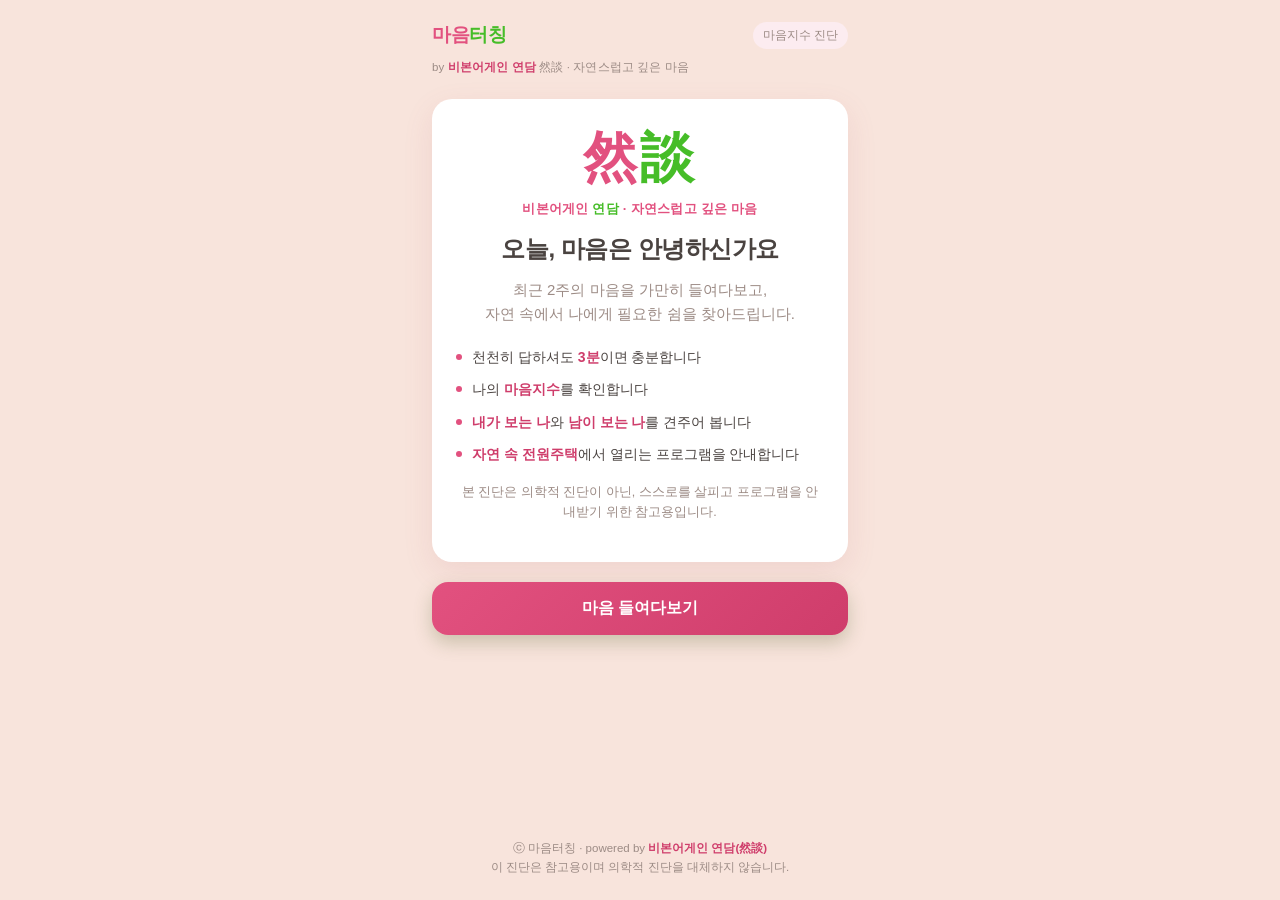
==== commit 7429e5d1: "Refine copy for calm 30-50 audience tone - 헤드라인 교체: '마음, 톡 건드려 볼까요?' → '오늘, 마음은 안녕하신가요' - 인트로·결과·프로그" ====
--- a/index.html
+++ b/index.html
@@ -130,6 +130,12 @@
       display: flex; gap: 10px; align-items: flex-start;
       font-size: 14px; color: var(--ink);
     }
+    .intro-list li::before {
+      content: '';
+      width: 6px; height: 6px; border-radius: 50%;
+      background: var(--accent);
+      flex: none; margin-top: 8px;
+    }
     .intro-list li b { color: var(--accent-deep); }
     .note {
       font-size: 12.5px;
@@ -319,18 +325,18 @@
         <div class="hero">
           <div class="hanja"><span class="h1c">然</span><span class="h2c">談</span></div>
           <p class="brand-cap">비본어게인 <span>연담</span> · 자연스럽고 깊은 마음</p>
-          <h1>마음, 톡 건드려 볼까요?</h1>
-          <p class="lead">2주간의 마음 상태와 나의 성향을 짧게 살펴보고<br>자연 속 전원주택에서의 꼭 맞는 케어를 찾아드려요.</p>
+          <h1>오늘, 마음은 안녕하신가요</h1>
+          <p class="lead">최근 2주의 마음을 가만히 들여다보고,<br>자연 속에서 나에게 필요한 쉼을 찾아드립니다.</p>
           <ul class="intro-list">
-            <li>🕐 <span><b>약 3분</b>, 편안하게 답하는 질문</span></li>
-            <li>💚 나의 <b>마음지수</b>를 점수로 확인</li>
-            <li>🪞 <b>내가 보는 나</b>와 <b>남이 보는 나</b> 비교</li>
-            <li>🌳 <b>자연 속 전원주택</b> 프로그램 맞춤 추천</li>
+            <li><span>천천히 답하셔도 <b>3분</b>이면 충분합니다</span></li>
+            <li><span>나의 <b>마음지수</b>를 확인합니다</span></li>
+            <li><span><b>내가 보는 나</b>와 <b>남이 보는 나</b>를 견주어 봅니다</span></li>
+            <li><span><b>자연 속 전원주택</b>에서 열리는 프로그램을 안내합니다</span></li>
           </ul>
-          <p class="note">본 진단은 정신과적 진단이 아닌, 셀프 체크와 프로그램 안내를 위한 참고용이에요.</p>
+          <p class="note">본 진단은 의학적 진단이 아닌, 스스로를 살피고 프로그램을 안내받기 위한 참고용입니다.</p>
         </div>
         <div class="actions">
-          <button class="btn" onclick="start()">시작하기</button>
+          <button class="btn" onclick="start()">마음 들여다보기</button>
         </div>
       </section>
 
@@ -409,8 +415,8 @@
 
         <div class="capture-tip">
           <span>📸</span>
-          <div><b>예약 방법</b><br>이 결과 화면을 <b>캡처</b>한 뒤 아래 <b>예약 신청</b> 버튼(네이버폼)에서
-          함께 첨부해 주시면, 담당 큐레이터가 딱 맞는 세션으로 안내해 드려요.</div>
+          <div><b>예약 방법</b><br>이 결과 화면을 <b>캡처</b>하신 뒤 아래 <b>예약 신청</b> 버튼(네이버폼)에서
+          함께 첨부해 주시면, 담당 큐레이터가 꼭 맞는 세션으로 안내해 드립니다.</div>
         </div>
 
         <div class="refund">
@@ -451,7 +457,7 @@
       // 우울감 측정
       { type: 'scored', title: '요즘 2주, 문득 마음이 가라앉거나 우울해지는 순간이 있으셨나요?',
         options: [ ['거의 없었어요', 0], ['가끔 있었어요', 1], ['자주 있었어요', 2], ['거의 매일 그랬어요', 3] ] },
-      { type: 'scored', title: '평소 즐기던 일에도, 예전만큼 흥이 나지 않으신가요?',
+      { type: 'scored', title: '평소 즐기던 일이, 예전만큼 즐겁게 느껴지지 않으신가요?',
         options: [ ['그렇지 않아요', 0], ['가끔 그래요', 1], ['자주 그래요', 2], ['거의 매일 그래요', 3] ] },
       { type: 'scored', title: '잠자리에 누우면, 실제로 잠들기까지 얼마나 걸리세요?',
         sub: '입면 시간을 골라주세요.',
@@ -506,10 +512,10 @@
     ];
 
     const PROGRAMS = {
-      singingbowl: { name: '싱잉볼 명상', desc: '자연 속 전원주택의 고요함 안에서, 싱잉볼의 깊은 울림에 몸을 맡겨요. 애써 움직이지 않아도 마음이 서서히 가라앉는 회복의 시간이에요.', price: '69,000원', note: '~ / 그룹 세션' },
-      aroma: { name: '아로마테라피 스트레칭 명상', desc: '숲 향과 아로마가 어우러진 공간에서 굳은 몸을 천천히 풀어내는 스트레칭 명상. 몸을 움직일수록 마음까지 개운해져요.', price: '89,000원', note: '~ / 그룹 세션' },
-      sound: { name: '자연의 소리 사운드 테라피', desc: '바람·물·새소리가 흐르는 자연 한가운데에서, 아무것도 하지 않아도 되는 온전한 쉼. 자연의 소리가 지친 마음을 가만히 감싸줘요.', price: '79,000원', note: '~ / 그룹 세션' },
-      oneonone: { name: '1:1 맞춤 케어 세션', desc: '전문 큐레이터와 단둘이, 나의 마음과 성향을 깊이 들여다보는 프리미엄 세션. 조용한 전원주택에서 오롯이 나만을 위한 시간을 가져요.', price: '250,000 ~ 350,000원', note: '/ 1:1 맞춤' },
+      singingbowl: { name: '싱잉볼 명상', desc: '전원주택의 고요함 속에서 싱잉볼의 깊은 울림에 몸을 맡깁니다. 애써 무엇을 하지 않아도, 마음이 서서히 가라앉는 회복의 시간입니다.', price: '69,000원', note: '~ / 그룹 세션' },
+      aroma: { name: '아로마테라피 스트레칭 명상', desc: '숲의 향과 아로마가 어우러진 공간에서 굳어 있던 몸을 천천히 풀어냅니다. 몸의 긴장이 풀리면, 마음도 따라 가벼워집니다.', price: '89,000원', note: '~ / 그룹 세션' },
+      sound: { name: '자연의 소리 사운드 테라피', desc: '바람과 물, 새소리가 흐르는 자연 한가운데에서 온전히 쉬어 갑니다. 아무것도 하지 않아도 되는, 오롯한 쉼의 시간입니다.', price: '79,000원', note: '~ / 그룹 세션' },
+      oneonone: { name: '1:1 맞춤 케어 세션', desc: '전문 큐레이터와 마주 앉아 나의 마음과 결을 함께 들여다봅니다. 조용한 전원주택에서, 나에게 꼭 맞는 방향을 찾아가는 깊은 시간입니다.', price: '250,000 ~ 350,000원', note: '/ 1:1 맞춤' },
     };
 
     const TIERS = [
@@ -623,10 +629,10 @@
       const score = Math.round((1 - raw / maxRaw) * 100);
 
       let state, msg;
-      if (score >= 75) { state = '안정적인 마음'; msg = '전반적으로 마음이 잘 유지되고 있어요. 지금의 균형을 지켜주는 케어를 추천해요.'; }
-      else if (score >= 50) { state = '조금 지친 마음'; msg = '일상 속 피로와 긴장이 쌓여 있어요. 가볍게 마음을 풀어주는 시간이 필요해 보여요.'; }
-      else if (score >= 30) { state = '돌봄이 필요한 마음'; msg = '마음이 꽤 무거운 상태예요. 나에게 집중하는 케어를 권해드려요.'; }
-      else { state = '충분한 쉼이 필요한 마음'; msg = '지금은 스스로를 깊이 돌볼 시간이 필요해요. 1:1 세션에서 함께 살펴봐요.'; }
+      if (score >= 75) { state = '안정적인 마음'; msg = '마음이 잘 지켜지고 있습니다. 지금의 고요한 균형을 이어가는 시간을 권해드립니다.'; }
+      else if (score >= 50) { state = '조금 지친 마음'; msg = '일상의 피로와 긴장이 조용히 쌓여 있습니다. 마음을 천천히 풀어주는 시간이 필요해 보입니다.'; }
+      else if (score >= 30) { state = '돌봄이 필요한 마음'; msg = '마음이 꽤 무거워져 있습니다. 이제는 나를 먼저 살피는 시간을 가져보시길 권해드립니다.'; }
+      else { state = '충분한 쉼이 필요한 마음'; msg = '지금은 스스로를 깊이 돌볼 시간입니다. 1:1 세션에서 함께 천천히 살펴보면 좋겠습니다.'; }
 
       // 나 vs 타인 인식
       const self = checks.self || new Set();
@@ -636,11 +642,11 @@
       const othersOnly = TRAITS.filter(t => others.has(t) && !self.has(t));
       const gap = selfOnly.length + othersOnly.length;
       let personaMsg;
-      if (self.size + others.size === 0) personaMsg = '성향 문항을 건너뛰셨네요.';
-      else if (gap === 0) personaMsg = '스스로 보는 나와 남에게 비치는 내가 거의 일치해요. 안과 밖이 잘 통합된 편이에요.';
-      else if (gap <= 2) personaMsg = '내면과 겉모습이 대체로 닮아 있어요. 살짝 다른 결도 나만의 매력이에요.';
-      else if (gap <= 4) personaMsg = '내가 아는 나와 남에게 비치는 나 사이에 어느 정도 간극이 있어요. 그 틈을 들여다보면 나를 더 알 수 있어요.';
-      else personaMsg = '내면과 겉모습의 간극이 큰 편이에요. 나 자신을 깊이 알아가는 시간이 마음을 한결 가볍게 해줄 거예요.';
+      if (self.size + others.size === 0) personaMsg = '성향 문항을 건너뛰셨습니다.';
+      else if (gap === 0) personaMsg = '스스로 보는 나와 남에게 비치는 내가 거의 같습니다. 안과 밖이 잘 어우러진 분입니다.';
+      else if (gap <= 2) personaMsg = '내면과 겉모습이 대체로 닮아 있습니다. 조금 다른 결은 나만의 깊이이기도 합니다.';
+      else if (gap <= 4) personaMsg = '내가 아는 나와 남에게 비치는 나 사이에 어느 정도 간극이 있습니다. 그 틈을 가만히 들여다보면 나를 더 알게 됩니다.';
+      else personaMsg = '내면과 겉으로 보이는 모습의 간극이 큰 편입니다. 나를 깊이 알아가는 시간이 마음을 한결 가볍게 해줄 것입니다.';
 
       // 추천 로직
       let key;
@@ -715,7 +721,7 @@
       const btn = $('reserveBtn');
       if (NAVER_FORM_URL) { btn.href = NAVER_FORM_URL; btn.onclick = null; }
       else { btn.href = '#'; btn.onclick = e => { e.preventDefault();
-        alert('예약용 네이버폼 링크가 아직 연결되지 않았어요.\n결과 화면을 캡처해 문의 채널로 보내주시면 안내해 드릴게요. 🌿'); }; }
+        alert('예약용 네이버폼이 준비 중입니다.\n결과 화면을 캡처하여 문의 채널로 보내주시면 정성껏 안내해 드리겠습니다.'); }; }
     }
 
     function fillTags(id, arr, muted) {
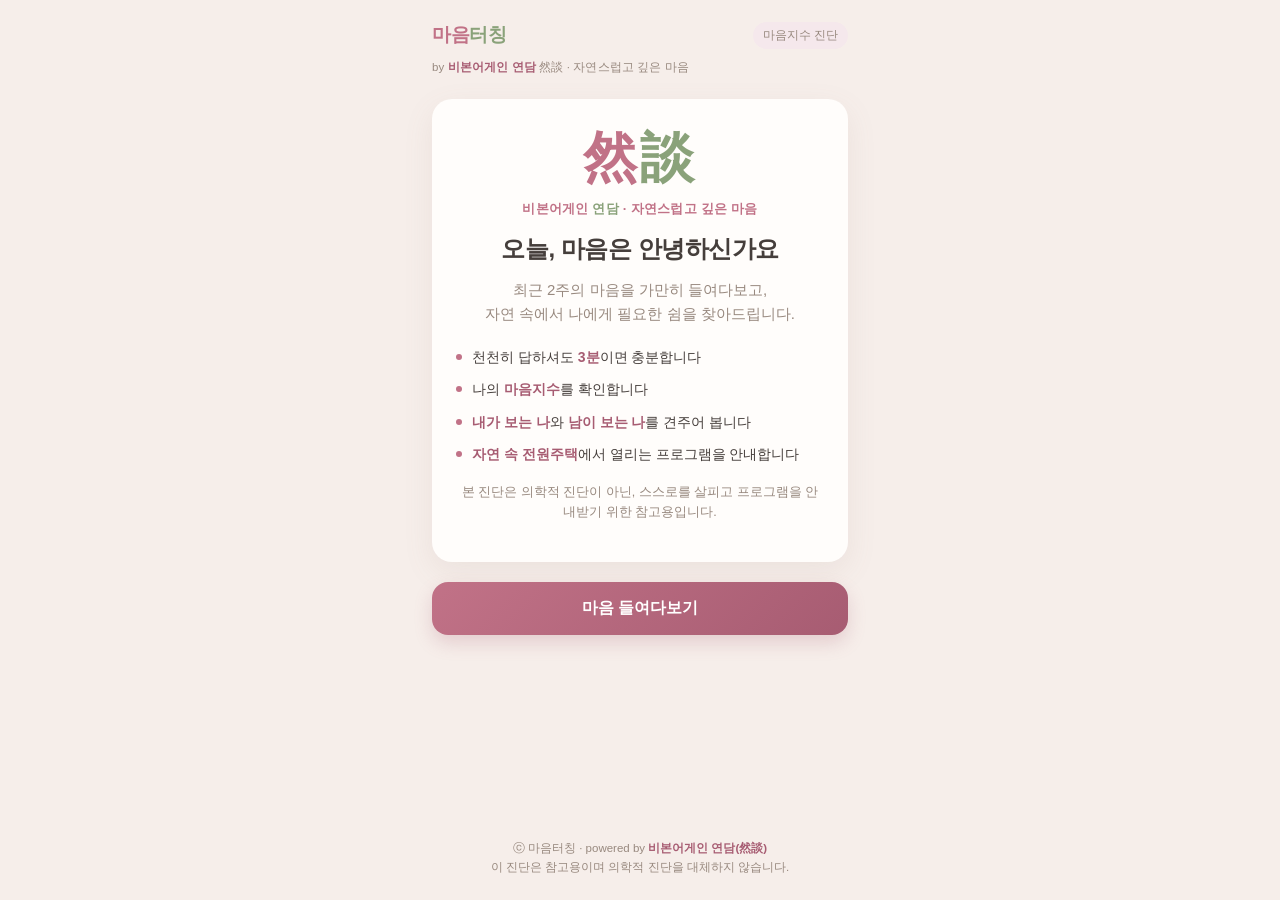
==== commit 2b3e4cf3: "Mute palette to dusty rose + sage green 30~50대 타겟의 잔잔한 톤에 맞춰 boa 핑크·그린을 채도 낮춘 더스티 로즈(#c17287)·세이지 그린" ====
--- a/index.html
+++ b/index.html
@@ -3,21 +3,21 @@
 <head>
   <meta charset="utf-8" />
   <meta name="viewport" content="width=device-width, initial-scale=1, viewport-fit=cover" />
-  <meta name="theme-color" content="#f8e4dc" />
+  <meta name="theme-color" content="#f6eeea" />
   <title>마음터칭 · 마음지수 진단</title>
   <style>
     :root {
-      --bg: #f8e4dc;
-      --card: #ffffff;
-      --ink: #4a4340;
-      --ink-soft: #9c8b85;
-      --accent: #e2517f;        /* boa 핑크 */
-      --accent-deep: #cf3d6b;
-      --accent-soft: #fcecf0;
-      --green: #46bd28;         /* boa 그린 */
-      --green-deep: #38a01f;
-      --line: #f0dcd4;
-      --shadow: 0 10px 30px rgba(180, 90, 110, .12);
+      --bg: #f6eeea;
+      --card: #fffdfb;
+      --ink: #453e3b;
+      --ink-soft: #98897f;
+      --accent: #c17287;        /* 뮤트 로즈 (boa 핑크에서) */
+      --accent-deep: #a75c72;
+      --accent-soft: #f5e8ec;
+      --green: #8aa27a;         /* 세이지 그린 (boa 그린에서) */
+      --green-deep: #6f8a62;
+      --line: #eadfd8;
+      --shadow: 0 10px 30px rgba(150, 115, 105, .10);
       --radius: 20px;
     }
     * { box-sizing: border-box; -webkit-tap-highlight-color: transparent; }
@@ -194,7 +194,7 @@
       padding: 16px; font-size: 16px; font-weight: 700;
       background: linear-gradient(135deg, var(--accent), var(--accent-deep));
       color: #fff; cursor: pointer;
-      box-shadow: 0 8px 18px rgba(102,114,63,.30);
+      box-shadow: 0 8px 18px rgba(167, 92, 114, .22);
       transition: transform .05s, opacity .2s;
       font-family: inherit;
       text-align: center; text-decoration: none;
@@ -297,10 +297,10 @@
 
     @media (prefers-color-scheme: dark) {
       :root {
-        --bg: #241a1d; --card: #2f2226; --ink: #f0e5e2; --ink-soft: #b39a95;
-        --accent: #ef7aa0; --accent-deep: #f38fae; --accent-soft: #3a2830;
-        --green: #6fd257; --green-deep: #86dd70;
-        --line: #43323a; --shadow: 0 10px 30px rgba(0,0,0,.4);
+        --bg: #211c1e; --card: #2b2427; --ink: #ece3df; --ink-soft: #a3948e;
+        --accent: #c98ba0; --accent-deep: #d5a1b2; --accent-soft: #362b30;
+        --green: #9db08d; --green-deep: #b0c2a0;
+        --line: #3d3336; --shadow: 0 10px 30px rgba(0,0,0,.4);
       }
       .capture-tip { background: #3a2f1c; border-color: #55492c; color: #e0cf93; }
     }
